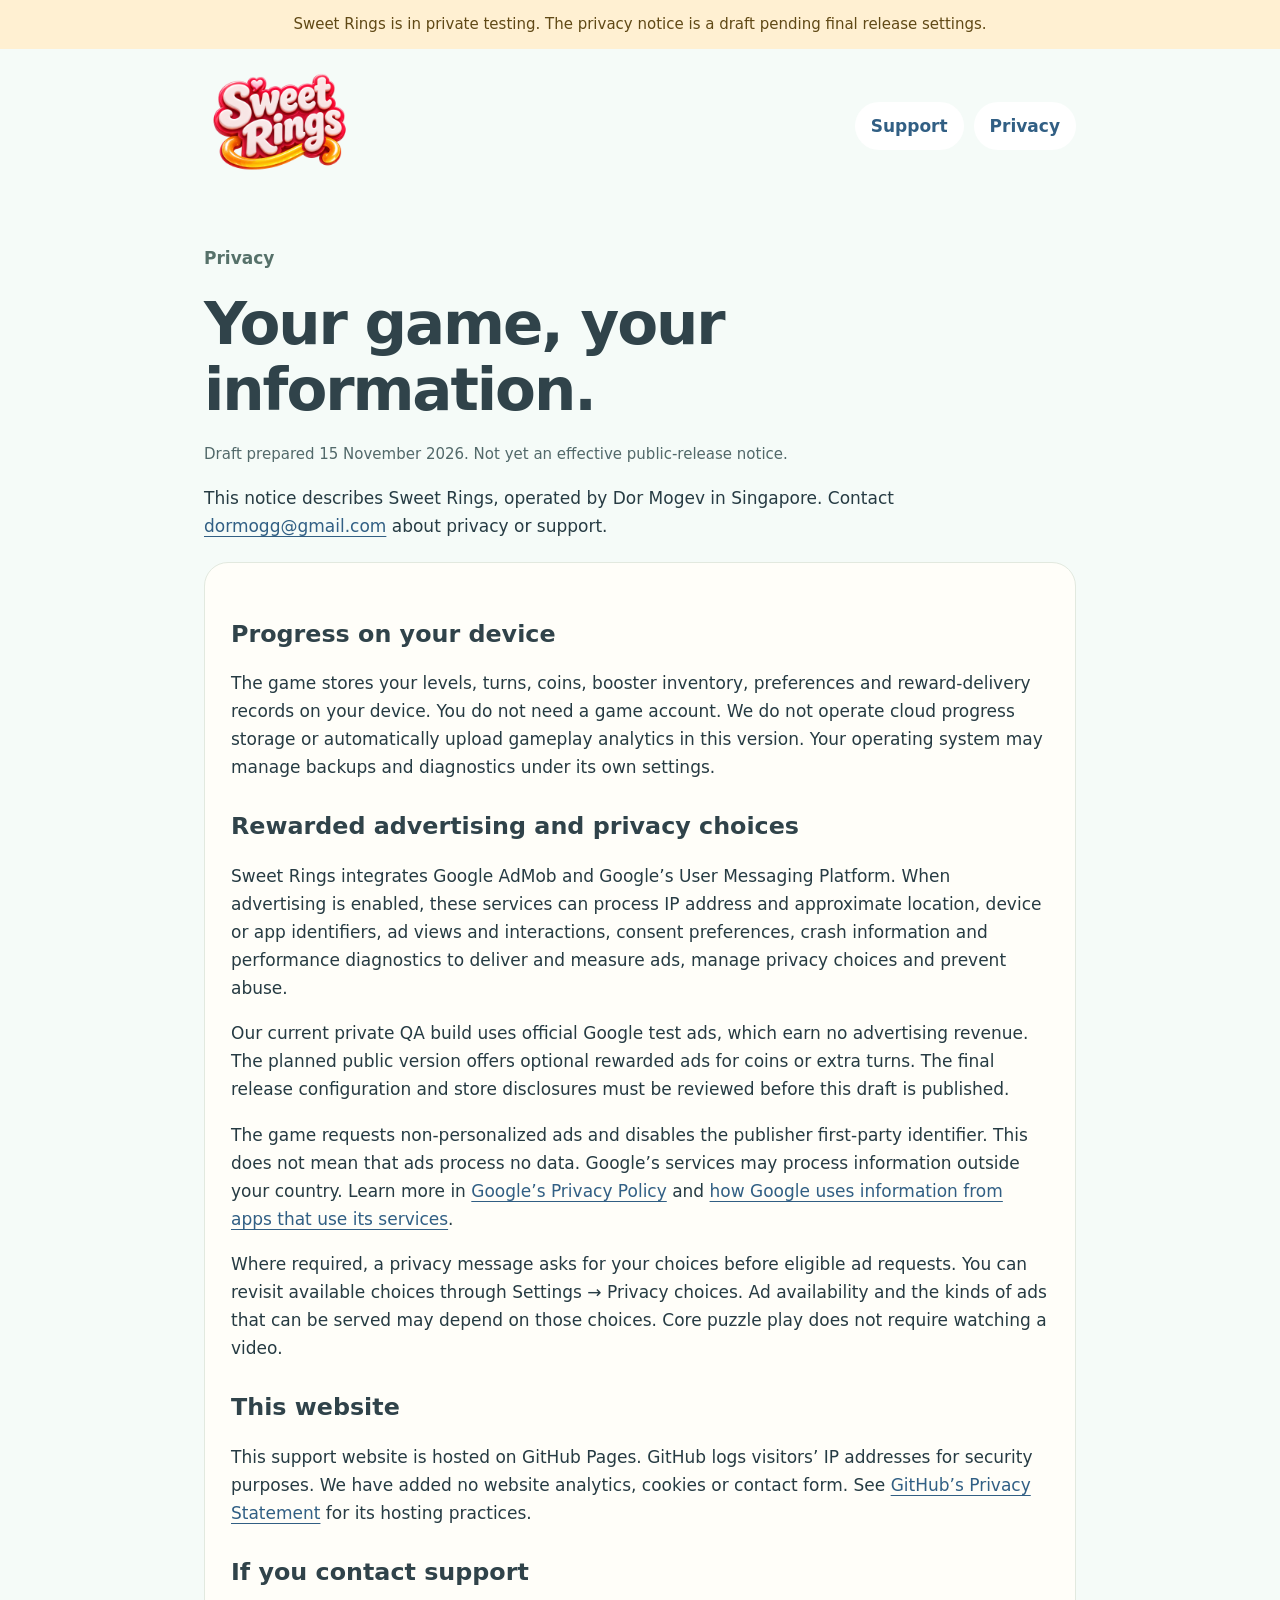
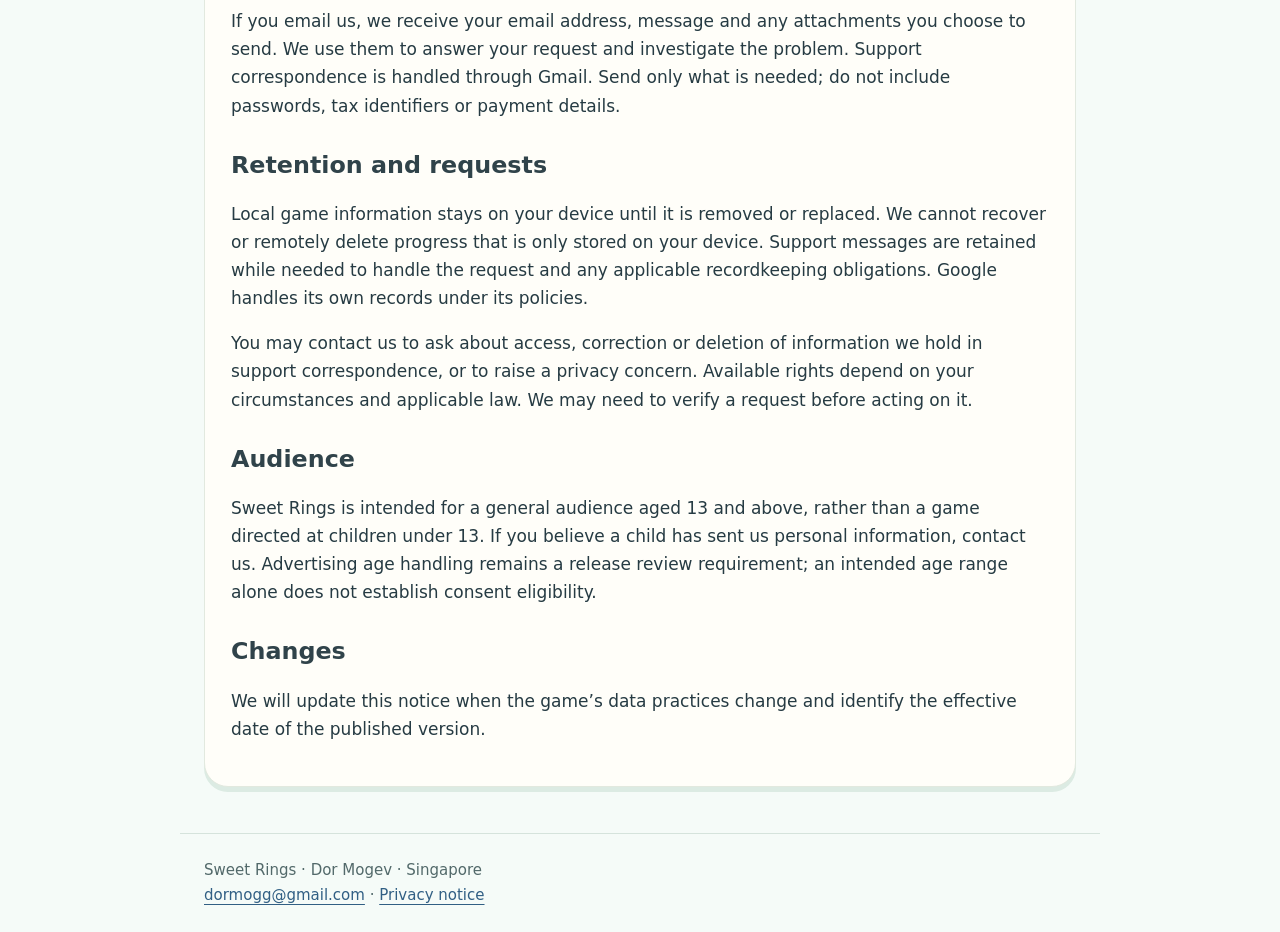
==== privacy.html @ 68b4a0f5 "Publish Sweet Rings support and privacy review site" ====
<!doctype html><html lang="en"><head><meta charset="utf-8"><meta name="viewport" content="width=device-width,initial-scale=1"><meta name="robots" content="noindex"><meta name="description" content="Sweet Rings support and privacy information."><title>Privacy · Sweet Rings</title><link rel="stylesheet" href="style.css"></head><body><div class="review">Sweet Rings is in private testing. The privacy notice is a draft pending final release settings.</div><header><a href="index.html" aria-label="Sweet Rings support home"><img src="assets/logo.png" alt="Sweet Rings"></a><nav aria-label="Main"><a href="index.html">Support</a><a href="privacy.html">Privacy</a></nav></header><main><p class="eyebrow">Privacy</p><h1>Your game, your information.</h1><p class="meta">Draft prepared 15 November 2026. Not yet an effective public-release notice.</p><p>This notice describes Sweet Rings, operated by Dor Mogev in Singapore. Contact <a href="mailto:dormogg@gmail.com">dormogg@gmail.com</a> about privacy or support.</p><section class="card"><h2>Progress on your device</h2><p>The game stores your levels, turns, coins, booster inventory, preferences and reward-delivery records on your device. You do not need a game account. We do not operate cloud progress storage or automatically upload gameplay analytics in this version. Your operating system may manage backups and diagnostics under its own settings.</p><h2>Rewarded advertising and privacy choices</h2><p>Sweet Rings integrates Google AdMob and Google’s User Messaging Platform. When advertising is enabled, these services can process IP address and approximate location, device or app identifiers, ad views and interactions, consent preferences, crash information and performance diagnostics to deliver and measure ads, manage privacy choices and prevent abuse.</p><p>Our current private QA build uses official Google test ads, which earn no advertising revenue. The planned public version offers optional rewarded ads for coins or extra turns. The final release configuration and store disclosures must be reviewed before this draft is published.</p><p>The game requests non-personalized ads and disables the publisher first-party identifier. This does not mean that ads process no data. Google’s services may process information outside your country. Learn more in <a href="https://policies.google.com/privacy">Google’s Privacy Policy</a> and <a href="https://policies.google.com/technologies/partner-sites">how Google uses information from apps that use its services</a>.</p><p>Where required, a privacy message asks for your choices before eligible ad requests. You can revisit available choices through Settings → Privacy choices. Ad availability and the kinds of ads that can be served may depend on those choices. Core puzzle play does not require watching a video.</p><h2>This website</h2><p>This support website is hosted on GitHub Pages. GitHub logs visitors’ IP addresses for security purposes. We have added no website analytics, cookies or contact form. See <a href="https://docs.github.com/en/site-policy/privacy-policies/github-general-privacy-statement">GitHub’s Privacy Statement</a> for its hosting practices.</p><h2>If you contact support</h2><p>If you email us, we receive your email address, message and any attachments you choose to send. We use them to answer your request and investigate the problem. Support correspondence is handled through Gmail. Send only what is needed; do not include passwords, tax identifiers or payment details.</p><h2>Retention and requests</h2><p>Local game information stays on your device until it is removed or replaced. We cannot recover or remotely delete progress that is only stored on your device. Support messages are retained while needed to handle the request and any applicable recordkeeping obligations. Google handles its own records under its policies.</p><p>You may contact us to ask about access, correction or deletion of information we hold in support correspondence, or to raise a privacy concern. Available rights depend on your circumstances and applicable law. We may need to verify a request before acting on it.</p><h2>Audience</h2><p>Sweet Rings is intended for a general audience aged 13 and above, rather than a game directed at children under 13. If you believe a child has sent us personal information, contact us. Advertising age handling remains a release review requirement; an intended age range alone does not establish consent eligibility.</p><h2>Changes</h2><p>We will update this notice when the game’s data practices change and identify the effective date of the published version.</p></section></main><footer>Sweet Rings · Dor Mogev · Singapore<br><a href="mailto:dormogg@gmail.com">dormogg@gmail.com</a> · <a href="privacy.html">Privacy notice</a></footer></body></html>
---- style.css ----
*{box-sizing:border-box}html{background:#f5fbf8;color:#263b43;font:17px/1.65 system-ui,-apple-system,BlinkMacSystemFont,"Segoe UI",sans-serif}body{margin:0}a{color:#315f84;text-underline-offset:4px}a:focus-visible,summary:focus-visible{outline:3px solid #dd7b20;outline-offset:4px}header,main,footer{max-width:920px;margin:auto;padding:24px}header{display:flex;align-items:center;justify-content:space-between;gap:20px}header img{width:148px;height:auto}nav{display:flex;gap:10px;flex-wrap:wrap}nav a{display:inline-flex;align-items:center;min-height:48px;padding:8px 16px;border-radius:24px;background:#fff;text-decoration:none;font-weight:650}h1{font-size:clamp(2rem,7vw,3.5rem);line-height:1.12;margin:18px 0;color:#30434a;letter-spacing:-.035em}h2{line-height:1.3;color:#30434a;font-size:1.4rem;margin-top:30px}.intro{font-size:1.2rem;max-width:650px}.card{background:#fffef9;border:1px solid #e2e9df;border-radius:24px;padding:26px;margin:22px 0;box-shadow:0 5px 0 #dcebe3}.button{display:inline-flex;align-items:center;justify-content:center;min-height:50px;background:#d8ef8b;border:1px solid #90b33b;border-radius:24px;padding:10px 24px;font-weight:750;color:#263b2b;text-decoration:none}.review{background:#fff0d2;color:#604916;padding:12px 24px;text-align:center;font-size:15px}.eyebrow{color:#56716a;font-weight:650}details{border-top:1px solid #dde6de;padding:6px 0}summary{cursor:pointer;min-height:52px;padding:12px 0;font-weight:650}footer{border-top:1px solid #d5e3dc;font-size:15px;color:#52696a}li{margin:10px 0}.meta{font-size:15px;color:#52696a}@media(max-width:480px){header,main,footer{padding:18px}header{align-items:flex-start}header img{width:110px}nav{gap:4px}nav a{padding:8px 10px}.card{padding:20px}}@media(prefers-reduced-motion:reduce){*{scroll-behavior:auto!important}}
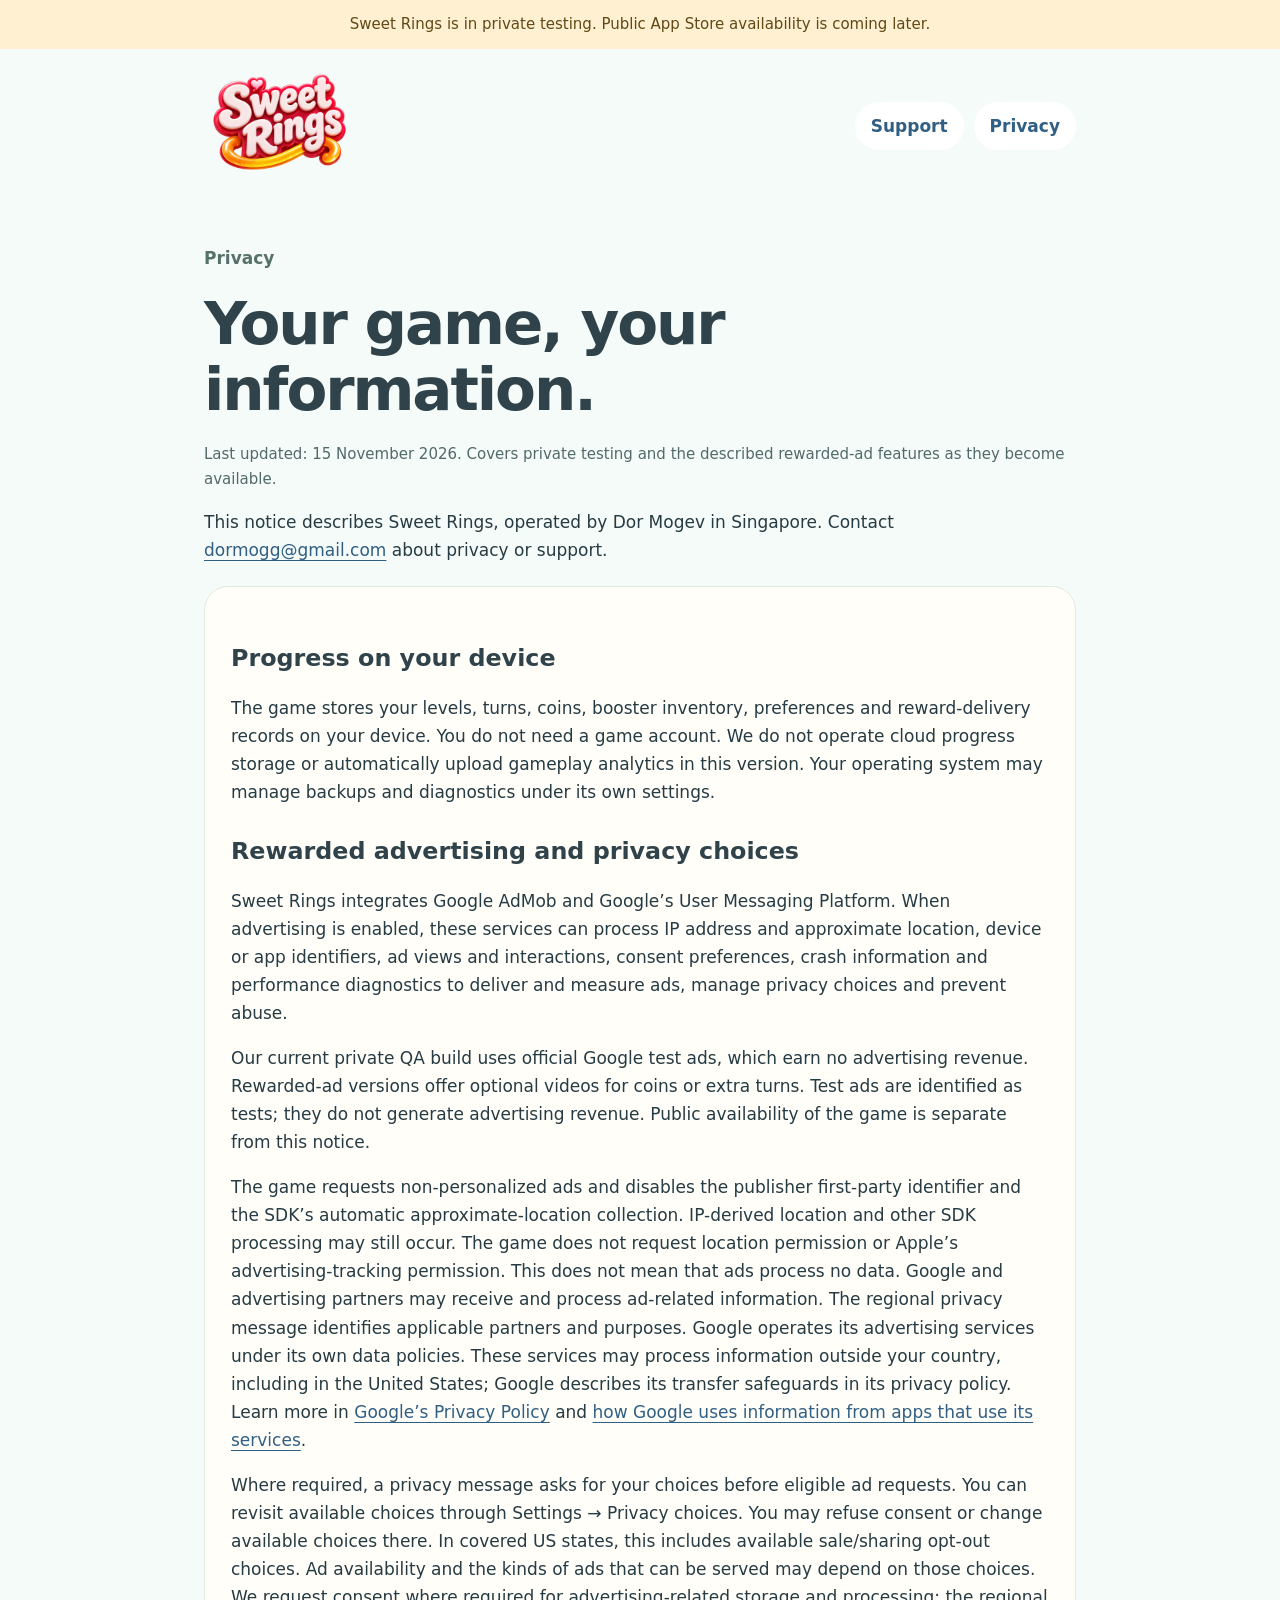
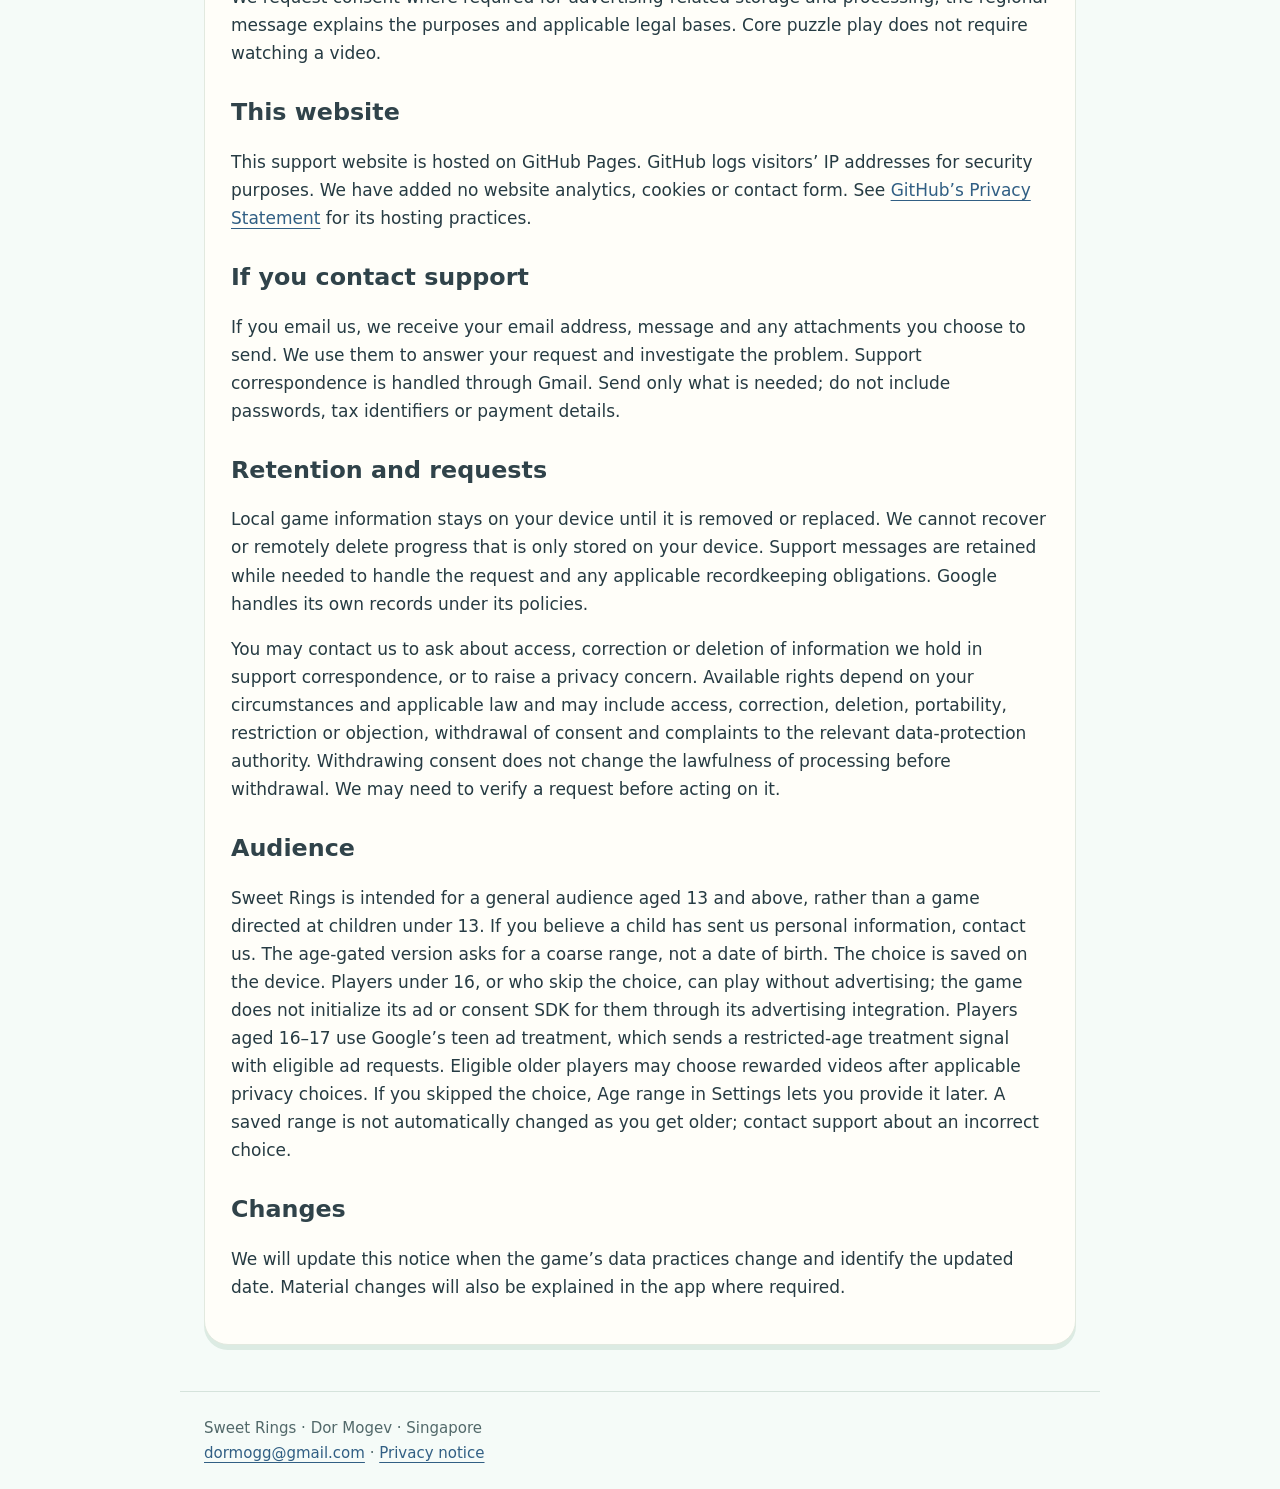
==== commit 74335c4e: "Explain age-based rewarded ads and current privacy controls" ====
--- a/privacy.html
+++ b/privacy.html
@@ -1 +1 @@
-<!doctype html><html lang="en"><head><meta charset="utf-8"><meta name="viewport" content="width=device-width,initial-scale=1"><meta name="robots" content="noindex"><meta name="description" content="Sweet Rings support and privacy information."><title>Privacy · Sweet Rings</title><link rel="stylesheet" href="style.css"></head><body><div class="review">Sweet Rings is in private testing. The privacy notice is a draft pending final release settings.</div><header><a href="index.html" aria-label="Sweet Rings support home"><img src="assets/logo.png" alt="Sweet Rings"></a><nav aria-label="Main"><a href="index.html">Support</a><a href="privacy.html">Privacy</a></nav></header><main><p class="eyebrow">Privacy</p><h1>Your game, your information.</h1><p class="meta">Draft prepared 15 November 2026. Not yet an effective public-release notice.</p><p>This notice describes Sweet Rings, operated by Dor Mogev in Singapore. Contact <a href="mailto:dormogg@gmail.com">dormogg@gmail.com</a> about privacy or support.</p><section class="card"><h2>Progress on your device</h2><p>The game stores your levels, turns, coins, booster inventory, preferences and reward-delivery records on your device. You do not need a game account. We do not operate cloud progress storage or automatically upload gameplay analytics in this version. Your operating system may manage backups and diagnostics under its own settings.</p><h2>Rewarded advertising and privacy choices</h2><p>Sweet Rings integrates Google AdMob and Google’s User Messaging Platform. When advertising is enabled, these services can process IP address and approximate location, device or app identifiers, ad views and interactions, consent preferences, crash information and performance diagnostics to deliver and measure ads, manage privacy choices and prevent abuse.</p><p>Our current private QA build uses official Google test ads, which earn no advertising revenue. The planned public version offers optional rewarded ads for coins or extra turns. The final release configuration and store disclosures must be reviewed before this draft is published.</p><p>The game requests non-personalized ads and disables the publisher first-party identifier. This does not mean that ads process no data. Google’s services may process information outside your country. Learn more in <a href="https://policies.google.com/privacy">Google’s Privacy Policy</a> and <a href="https://policies.google.com/technologies/partner-sites">how Google uses information from apps that use its services</a>.</p><p>Where required, a privacy message asks for your choices before eligible ad requests. You can revisit available choices through Settings → Privacy choices. Ad availability and the kinds of ads that can be served may depend on those choices. Core puzzle play does not require watching a video.</p><h2>This website</h2><p>This support website is hosted on GitHub Pages. GitHub logs visitors’ IP addresses for security purposes. We have added no website analytics, cookies or contact form. See <a href="https://docs.github.com/en/site-policy/privacy-policies/github-general-privacy-statement">GitHub’s Privacy Statement</a> for its hosting practices.</p><h2>If you contact support</h2><p>If you email us, we receive your email address, message and any attachments you choose to send. We use them to answer your request and investigate the problem. Support correspondence is handled through Gmail. Send only what is needed; do not include passwords, tax identifiers or payment details.</p><h2>Retention and requests</h2><p>Local game information stays on your device until it is removed or replaced. We cannot recover or remotely delete progress that is only stored on your device. Support messages are retained while needed to handle the request and any applicable recordkeeping obligations. Google handles its own records under its policies.</p><p>You may contact us to ask about access, correction or deletion of information we hold in support correspondence, or to raise a privacy concern. Available rights depend on your circumstances and applicable law. We may need to verify a request before acting on it.</p><h2>Audience</h2><p>Sweet Rings is intended for a general audience aged 13 and above, rather than a game directed at children under 13. If you believe a child has sent us personal information, contact us. Advertising age handling remains a release review requirement; an intended age range alone does not establish consent eligibility.</p><h2>Changes</h2><p>We will update this notice when the game’s data practices change and identify the effective date of the published version.</p></section></main><footer>Sweet Rings · Dor Mogev · Singapore<br><a href="mailto:dormogg@gmail.com">dormogg@gmail.com</a> · <a href="privacy.html">Privacy notice</a></footer></body></html>+<!doctype html><html lang="en"><head><meta charset="utf-8"><meta name="viewport" content="width=device-width,initial-scale=1"><meta name="robots" content="noindex"><meta name="description" content="Sweet Rings support and privacy information."><title>Privacy · Sweet Rings</title><link rel="stylesheet" href="style.css"></head><body><div class="review">Sweet Rings is in private testing. Public App Store availability is coming later.</div><header><a href="index.html" aria-label="Sweet Rings support home"><img src="assets/logo.png" alt="Sweet Rings"></a><nav aria-label="Main"><a href="index.html">Support</a><a href="privacy.html">Privacy</a></nav></header><main><p class="eyebrow">Privacy</p><h1>Your game, your information.</h1><p class="meta">Last updated: 15 November 2026. Covers private testing and the described rewarded-ad features as they become available.</p><p>This notice describes Sweet Rings, operated by Dor Mogev in Singapore. Contact <a href="mailto:dormogg@gmail.com">dormogg@gmail.com</a> about privacy or support.</p><section class="card"><h2>Progress on your device</h2><p>The game stores your levels, turns, coins, booster inventory, preferences and reward-delivery records on your device. You do not need a game account. We do not operate cloud progress storage or automatically upload gameplay analytics in this version. Your operating system may manage backups and diagnostics under its own settings.</p><h2>Rewarded advertising and privacy choices</h2><p>Sweet Rings integrates Google AdMob and Google’s User Messaging Platform. When advertising is enabled, these services can process IP address and approximate location, device or app identifiers, ad views and interactions, consent preferences, crash information and performance diagnostics to deliver and measure ads, manage privacy choices and prevent abuse.</p><p>Our current private QA build uses official Google test ads, which earn no advertising revenue. Rewarded-ad versions offer optional videos for coins or extra turns. Test ads are identified as tests; they do not generate advertising revenue. Public availability of the game is separate from this notice.</p><p>The game requests non-personalized ads and disables the publisher first-party identifier and the SDK’s automatic approximate-location collection. IP-derived location and other SDK processing may still occur. The game does not request location permission or Apple’s advertising-tracking permission. This does not mean that ads process no data. Google and advertising partners may receive and process ad-related information. The regional privacy message identifies applicable partners and purposes. Google operates its advertising services under its own data policies. These services may process information outside your country, including in the United States; Google describes its transfer safeguards in its privacy policy. Learn more in <a href="https://policies.google.com/privacy">Google’s Privacy Policy</a> and <a href="https://policies.google.com/technologies/partner-sites">how Google uses information from apps that use its services</a>.</p><p>Where required, a privacy message asks for your choices before eligible ad requests. You can revisit available choices through Settings → Privacy choices. You may refuse consent or change available choices there. In covered US states, this includes available sale/sharing opt-out choices. Ad availability and the kinds of ads that can be served may depend on those choices. We request consent where required for advertising-related storage and processing; the regional message explains the purposes and applicable legal bases. Core puzzle play does not require watching a video.</p><h2>This website</h2><p>This support website is hosted on GitHub Pages. GitHub logs visitors’ IP addresses for security purposes. We have added no website analytics, cookies or contact form. See <a href="https://docs.github.com/en/site-policy/privacy-policies/github-general-privacy-statement">GitHub’s Privacy Statement</a> for its hosting practices.</p><h2>If you contact support</h2><p>If you email us, we receive your email address, message and any attachments you choose to send. We use them to answer your request and investigate the problem. Support correspondence is handled through Gmail. Send only what is needed; do not include passwords, tax identifiers or payment details.</p><h2>Retention and requests</h2><p>Local game information stays on your device until it is removed or replaced. We cannot recover or remotely delete progress that is only stored on your device. Support messages are retained while needed to handle the request and any applicable recordkeeping obligations. Google handles its own records under its policies.</p><p>You may contact us to ask about access, correction or deletion of information we hold in support correspondence, or to raise a privacy concern. Available rights depend on your circumstances and applicable law and may include access, correction, deletion, portability, restriction or objection, withdrawal of consent and complaints to the relevant data-protection authority. Withdrawing consent does not change the lawfulness of processing before withdrawal. We may need to verify a request before acting on it.</p><h2>Audience</h2><p>Sweet Rings is intended for a general audience aged 13 and above, rather than a game directed at children under 13. If you believe a child has sent us personal information, contact us. The age-gated version asks for a coarse range, not a date of birth. The choice is saved on the device. Players under 16, or who skip the choice, can play without advertising; the game does not initialize its ad or consent SDK for them through its advertising integration. Players aged 16–17 use Google’s teen ad treatment, which sends a restricted-age treatment signal with eligible ad requests. Eligible older players may choose rewarded videos after applicable privacy choices. If you skipped the choice, Age range in Settings lets you provide it later. A saved range is not automatically changed as you get older; contact support about an incorrect choice.</p><h2>Changes</h2><p>We will update this notice when the game’s data practices change and identify the updated date. Material changes will also be explained in the app where required.</p></section></main><footer>Sweet Rings · Dor Mogev · Singapore<br><a href="mailto:dormogg@gmail.com">dormogg@gmail.com</a> · <a href="privacy.html">Privacy notice</a></footer></body></html>
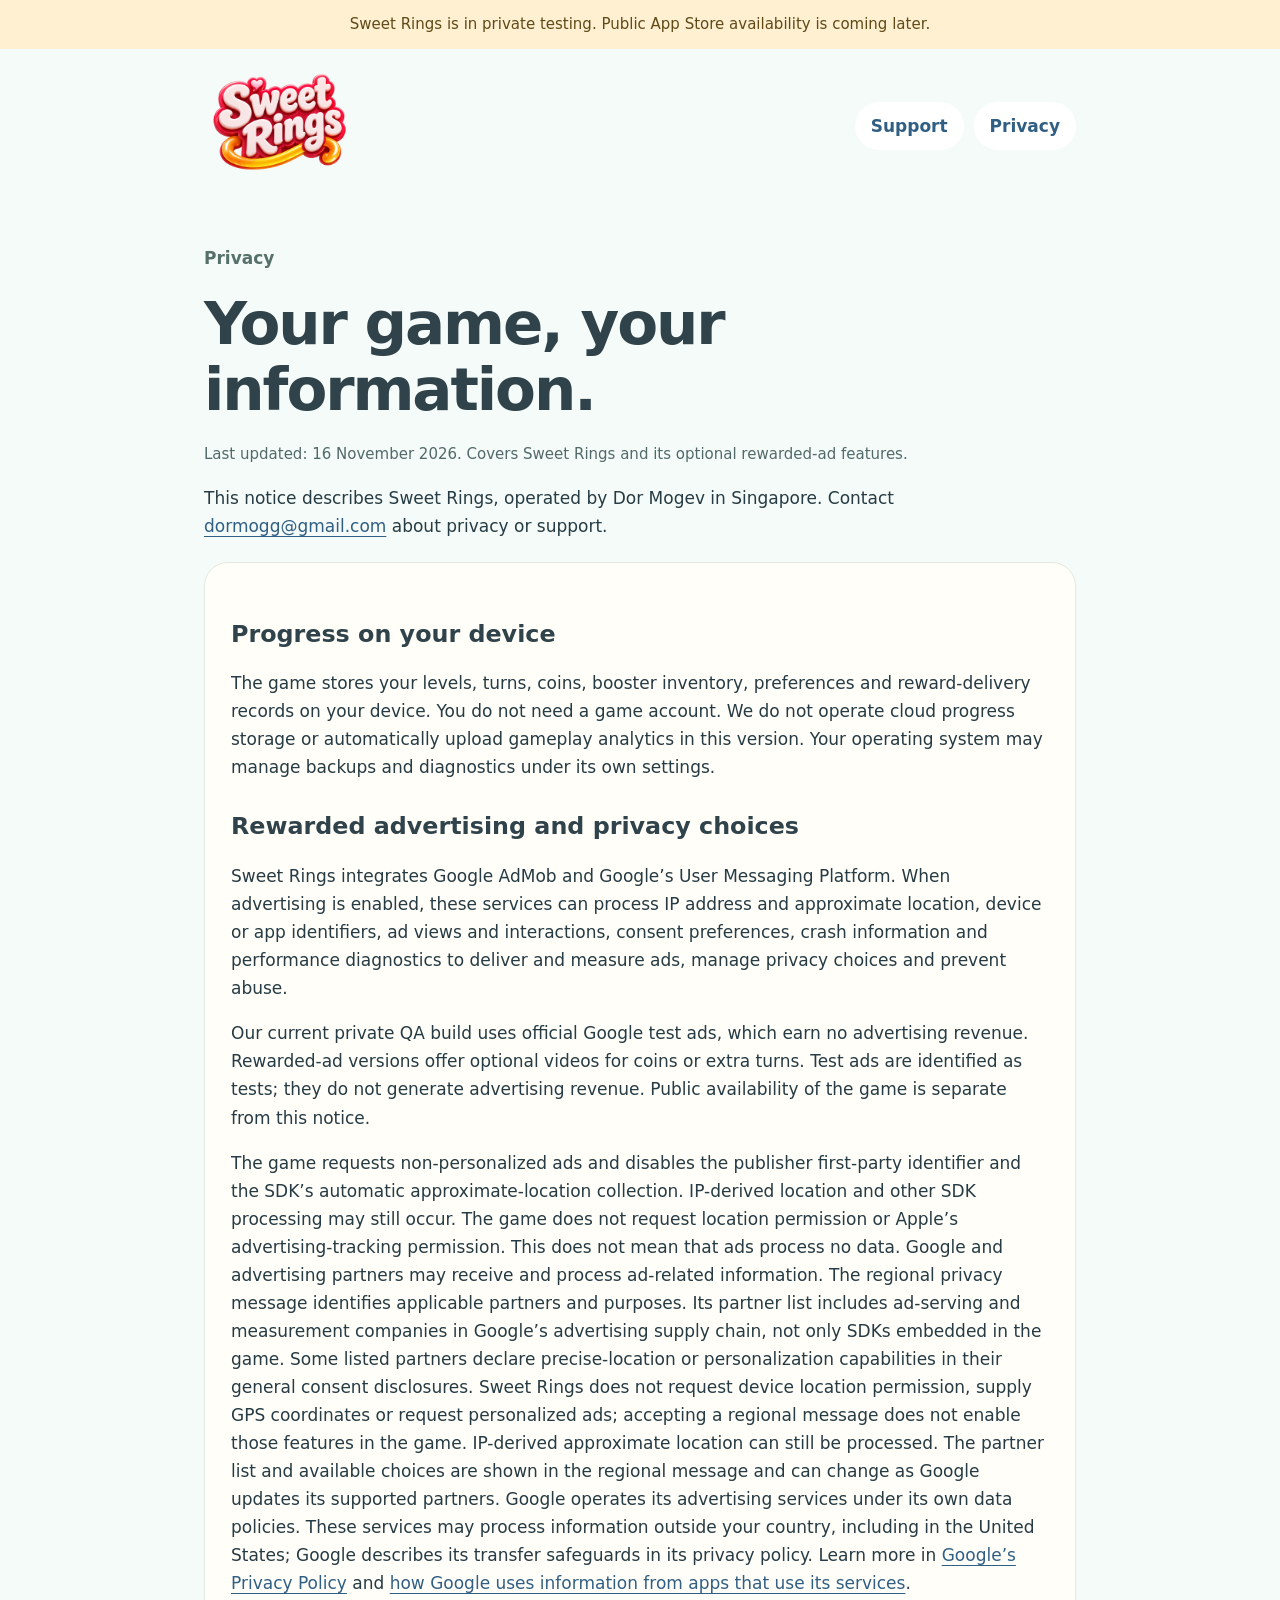
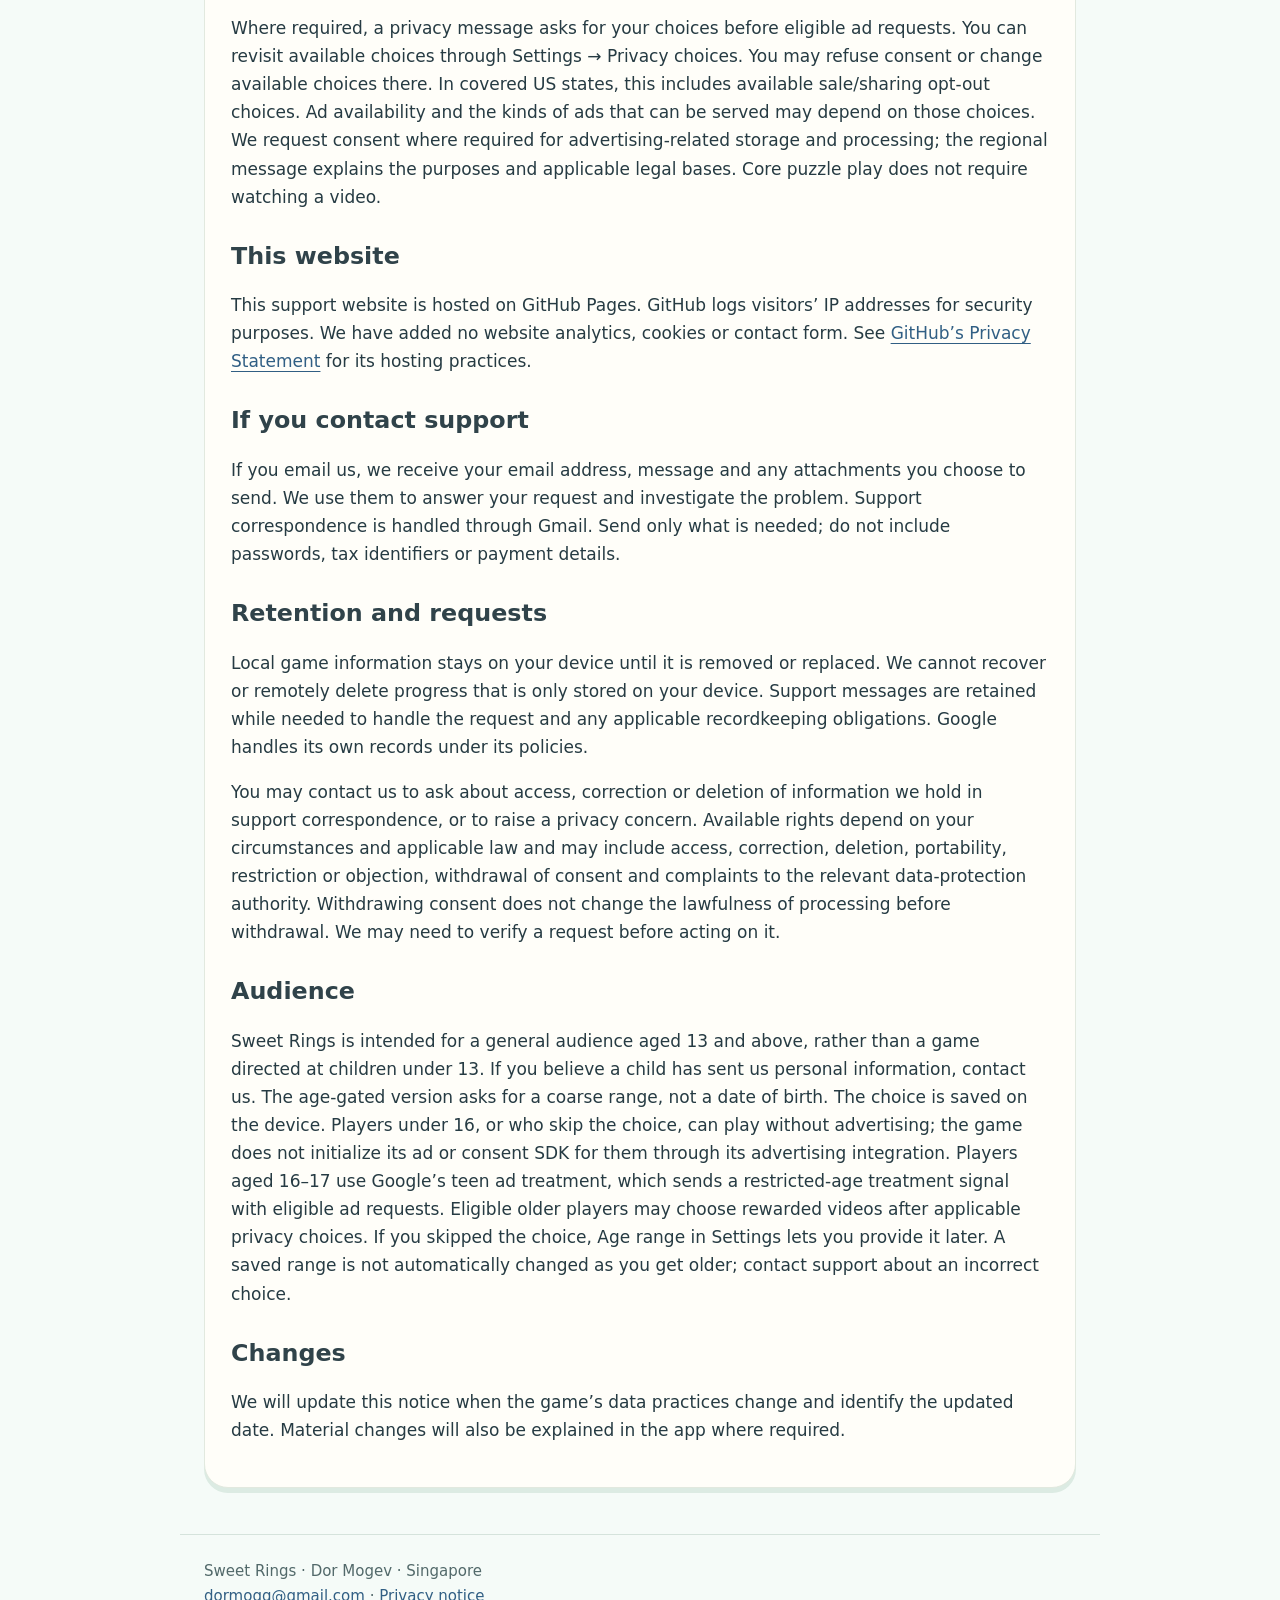
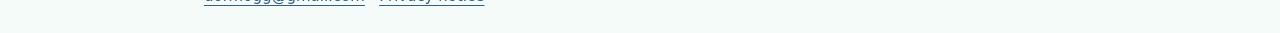
==== commit f76ed754: "Clarify vendor consent scope for rewarded release" ====
--- a/privacy.html
+++ b/privacy.html
@@ -1 +1 @@
-<!doctype html><html lang="en"><head><meta charset="utf-8"><meta name="viewport" content="width=device-width,initial-scale=1"><meta name="robots" content="noindex"><meta name="description" content="Sweet Rings support and privacy information."><title>Privacy · Sweet Rings</title><link rel="stylesheet" href="style.css"></head><body><div class="review">Sweet Rings is in private testing. Public App Store availability is coming later.</div><header><a href="index.html" aria-label="Sweet Rings support home"><img src="assets/logo.png" alt="Sweet Rings"></a><nav aria-label="Main"><a href="index.html">Support</a><a href="privacy.html">Privacy</a></nav></header><main><p class="eyebrow">Privacy</p><h1>Your game, your information.</h1><p class="meta">Last updated: 15 November 2026. Covers private testing and the described rewarded-ad features as they become available.</p><p>This notice describes Sweet Rings, operated by Dor Mogev in Singapore. Contact <a href="mailto:dormogg@gmail.com">dormogg@gmail.com</a> about privacy or support.</p><section class="card"><h2>Progress on your device</h2><p>The game stores your levels, turns, coins, booster inventory, preferences and reward-delivery records on your device. You do not need a game account. We do not operate cloud progress storage or automatically upload gameplay analytics in this version. Your operating system may manage backups and diagnostics under its own settings.</p><h2>Rewarded advertising and privacy choices</h2><p>Sweet Rings integrates Google AdMob and Google’s User Messaging Platform. When advertising is enabled, these services can process IP address and approximate location, device or app identifiers, ad views and interactions, consent preferences, crash information and performance diagnostics to deliver and measure ads, manage privacy choices and prevent abuse.</p><p>Our current private QA build uses official Google test ads, which earn no advertising revenue. Rewarded-ad versions offer optional videos for coins or extra turns. Test ads are identified as tests; they do not generate advertising revenue. Public availability of the game is separate from this notice.</p><p>The game requests non-personalized ads and disables the publisher first-party identifier and the SDK’s automatic approximate-location collection. IP-derived location and other SDK processing may still occur. The game does not request location permission or Apple’s advertising-tracking permission. This does not mean that ads process no data. Google and advertising partners may receive and process ad-related information. The regional privacy message identifies applicable partners and purposes. Google operates its advertising services under its own data policies. These services may process information outside your country, including in the United States; Google describes its transfer safeguards in its privacy policy. Learn more in <a href="https://policies.google.com/privacy">Google’s Privacy Policy</a> and <a href="https://policies.google.com/technologies/partner-sites">how Google uses information from apps that use its services</a>.</p><p>Where required, a privacy message asks for your choices before eligible ad requests. You can revisit available choices through Settings → Privacy choices. You may refuse consent or change available choices there. In covered US states, this includes available sale/sharing opt-out choices. Ad availability and the kinds of ads that can be served may depend on those choices. We request consent where required for advertising-related storage and processing; the regional message explains the purposes and applicable legal bases. Core puzzle play does not require watching a video.</p><h2>This website</h2><p>This support website is hosted on GitHub Pages. GitHub logs visitors’ IP addresses for security purposes. We have added no website analytics, cookies or contact form. See <a href="https://docs.github.com/en/site-policy/privacy-policies/github-general-privacy-statement">GitHub’s Privacy Statement</a> for its hosting practices.</p><h2>If you contact support</h2><p>If you email us, we receive your email address, message and any attachments you choose to send. We use them to answer your request and investigate the problem. Support correspondence is handled through Gmail. Send only what is needed; do not include passwords, tax identifiers or payment details.</p><h2>Retention and requests</h2><p>Local game information stays on your device until it is removed or replaced. We cannot recover or remotely delete progress that is only stored on your device. Support messages are retained while needed to handle the request and any applicable recordkeeping obligations. Google handles its own records under its policies.</p><p>You may contact us to ask about access, correction or deletion of information we hold in support correspondence, or to raise a privacy concern. Available rights depend on your circumstances and applicable law and may include access, correction, deletion, portability, restriction or objection, withdrawal of consent and complaints to the relevant data-protection authority. Withdrawing consent does not change the lawfulness of processing before withdrawal. We may need to verify a request before acting on it.</p><h2>Audience</h2><p>Sweet Rings is intended for a general audience aged 13 and above, rather than a game directed at children under 13. If you believe a child has sent us personal information, contact us. The age-gated version asks for a coarse range, not a date of birth. The choice is saved on the device. Players under 16, or who skip the choice, can play without advertising; the game does not initialize its ad or consent SDK for them through its advertising integration. Players aged 16–17 use Google’s teen ad treatment, which sends a restricted-age treatment signal with eligible ad requests. Eligible older players may choose rewarded videos after applicable privacy choices. If you skipped the choice, Age range in Settings lets you provide it later. A saved range is not automatically changed as you get older; contact support about an incorrect choice.</p><h2>Changes</h2><p>We will update this notice when the game’s data practices change and identify the updated date. Material changes will also be explained in the app where required.</p></section></main><footer>Sweet Rings · Dor Mogev · Singapore<br><a href="mailto:dormogg@gmail.com">dormogg@gmail.com</a> · <a href="privacy.html">Privacy notice</a></footer></body></html>+<!doctype html><html lang="en"><head><meta charset="utf-8"><meta name="viewport" content="width=device-width,initial-scale=1"><meta name="robots" content="noindex"><meta name="description" content="Sweet Rings support and privacy information."><title>Privacy · Sweet Rings</title><link rel="stylesheet" href="style.css"></head><body><div class="review">Sweet Rings is in private testing. Public App Store availability is coming later.</div><header><a href="index.html" aria-label="Sweet Rings support home"><img src="assets/logo.png" alt="Sweet Rings"></a><nav aria-label="Main"><a href="index.html">Support</a><a href="privacy.html">Privacy</a></nav></header><main><p class="eyebrow">Privacy</p><h1>Your game, your information.</h1><p class="meta">Last updated: 16 November 2026. Covers Sweet Rings and its optional rewarded-ad features.</p><p>This notice describes Sweet Rings, operated by Dor Mogev in Singapore. Contact <a href="mailto:dormogg@gmail.com">dormogg@gmail.com</a> about privacy or support.</p><section class="card"><h2>Progress on your device</h2><p>The game stores your levels, turns, coins, booster inventory, preferences and reward-delivery records on your device. You do not need a game account. We do not operate cloud progress storage or automatically upload gameplay analytics in this version. Your operating system may manage backups and diagnostics under its own settings.</p><h2>Rewarded advertising and privacy choices</h2><p>Sweet Rings integrates Google AdMob and Google’s User Messaging Platform. When advertising is enabled, these services can process IP address and approximate location, device or app identifiers, ad views and interactions, consent preferences, crash information and performance diagnostics to deliver and measure ads, manage privacy choices and prevent abuse.</p><p>Our current private QA build uses official Google test ads, which earn no advertising revenue. Rewarded-ad versions offer optional videos for coins or extra turns. Test ads are identified as tests; they do not generate advertising revenue. Public availability of the game is separate from this notice.</p><p>The game requests non-personalized ads and disables the publisher first-party identifier and the SDK’s automatic approximate-location collection. IP-derived location and other SDK processing may still occur. The game does not request location permission or Apple’s advertising-tracking permission. This does not mean that ads process no data. Google and advertising partners may receive and process ad-related information. The regional privacy message identifies applicable partners and purposes. Its partner list includes ad-serving and measurement companies in Google’s advertising supply chain, not only SDKs embedded in the game. Some listed partners declare precise-location or personalization capabilities in their general consent disclosures. Sweet Rings does not request device location permission, supply GPS coordinates or request personalized ads; accepting a regional message does not enable those features in the game. IP-derived approximate location can still be processed. The partner list and available choices are shown in the regional message and can change as Google updates its supported partners. Google operates its advertising services under its own data policies. These services may process information outside your country, including in the United States; Google describes its transfer safeguards in its privacy policy. Learn more in <a href="https://policies.google.com/privacy">Google’s Privacy Policy</a> and <a href="https://policies.google.com/technologies/partner-sites">how Google uses information from apps that use its services</a>.</p><p>Where required, a privacy message asks for your choices before eligible ad requests. You can revisit available choices through Settings → Privacy choices. You may refuse consent or change available choices there. In covered US states, this includes available sale/sharing opt-out choices. Ad availability and the kinds of ads that can be served may depend on those choices. We request consent where required for advertising-related storage and processing; the regional message explains the purposes and applicable legal bases. Core puzzle play does not require watching a video.</p><h2>This website</h2><p>This support website is hosted on GitHub Pages. GitHub logs visitors’ IP addresses for security purposes. We have added no website analytics, cookies or contact form. See <a href="https://docs.github.com/en/site-policy/privacy-policies/github-general-privacy-statement">GitHub’s Privacy Statement</a> for its hosting practices.</p><h2>If you contact support</h2><p>If you email us, we receive your email address, message and any attachments you choose to send. We use them to answer your request and investigate the problem. Support correspondence is handled through Gmail. Send only what is needed; do not include passwords, tax identifiers or payment details.</p><h2>Retention and requests</h2><p>Local game information stays on your device until it is removed or replaced. We cannot recover or remotely delete progress that is only stored on your device. Support messages are retained while needed to handle the request and any applicable recordkeeping obligations. Google handles its own records under its policies.</p><p>You may contact us to ask about access, correction or deletion of information we hold in support correspondence, or to raise a privacy concern. Available rights depend on your circumstances and applicable law and may include access, correction, deletion, portability, restriction or objection, withdrawal of consent and complaints to the relevant data-protection authority. Withdrawing consent does not change the lawfulness of processing before withdrawal. We may need to verify a request before acting on it.</p><h2>Audience</h2><p>Sweet Rings is intended for a general audience aged 13 and above, rather than a game directed at children under 13. If you believe a child has sent us personal information, contact us. The age-gated version asks for a coarse range, not a date of birth. The choice is saved on the device. Players under 16, or who skip the choice, can play without advertising; the game does not initialize its ad or consent SDK for them through its advertising integration. Players aged 16–17 use Google’s teen ad treatment, which sends a restricted-age treatment signal with eligible ad requests. Eligible older players may choose rewarded videos after applicable privacy choices. If you skipped the choice, Age range in Settings lets you provide it later. A saved range is not automatically changed as you get older; contact support about an incorrect choice.</p><h2>Changes</h2><p>We will update this notice when the game’s data practices change and identify the updated date. Material changes will also be explained in the app where required.</p></section></main><footer>Sweet Rings · Dor Mogev · Singapore<br><a href="mailto:dormogg@gmail.com">dormogg@gmail.com</a> · <a href="privacy.html">Privacy notice</a></footer></body></html>
